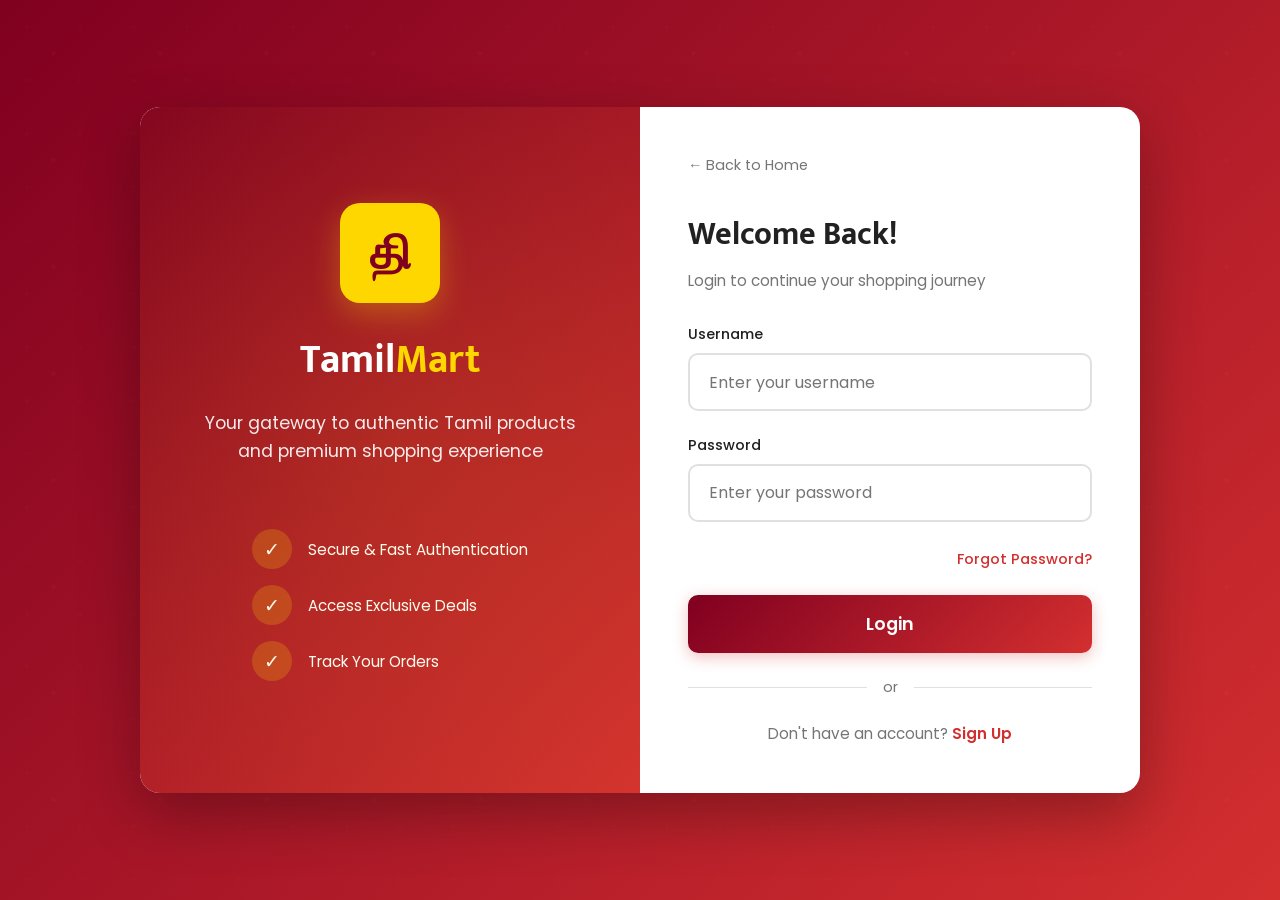
==== src/static/templates/login.html @ 3ea6c4c3 "fluid frontend application updated Signed-off-by: pushpak <pushpakibm@gmail.com>" ====
<!DOCTYPE html>
<html lang="en">
<head>
    <meta charset="UTF-8">
    <meta name="viewport" content="width=device-width, initial-scale=1.0">
    <title>Login - TamilMart</title>
    <link rel="preconnect" href="https://fonts.googleapis.com">
    <link rel="preconnect" href="https://fonts.gstatic.com" crossorigin>
    <link href="https://fonts.googleapis.com/css2?family=Poppins:wght@300;400;500;600;700&family=Mukta:wght@400;600;700&display=swap" rel="stylesheet">
    <style>
        * {
            margin: 0;
            padding: 0;
            box-sizing: border-box;
        }

        :root {
            --primary-color: #D32F2F;
            --secondary-color: #FF6F00;
            --accent-color: #FFC107;
            --dark-bg: #1A1A1A;
            --light-bg: #FFFFFF;
            --text-dark: #212121;
            --text-light: #757575;
            --border-color: #E0E0E0;
            --success-color: #4CAF50;
            --error-color: #F44336;
            --tamil-gold: #FFD700;
            --tamil-maroon: #800020;
        }

        body {
            font-family: 'Poppins', sans-serif;
            background: linear-gradient(135deg, var(--tamil-maroon) 0%, var(--primary-color) 100%);
            min-height: 100vh;
            display: flex;
            align-items: center;
            justify-content: center;
            padding: 2rem;
            position: relative;
            overflow: hidden;
        }

        body::before {
            content: '';
            position: absolute;
            top: 0;
            left: 0;
            right: 0;
            bottom: 0;
            background: url('data:image/svg+xml,<svg xmlns="http://www.w3.org/2000/svg" viewBox="0 0 1200 800"><defs><pattern id="kolam" x="0" y="0" width="100" height="100" patternUnits="userSpaceOnUse"><circle cx="50" cy="50" r="2" fill="rgba(255,215,0,0.1)"/><circle cx="25" cy="25" r="1.5" fill="rgba(255,215,0,0.08)"/><circle cx="75" cy="75" r="1.5" fill="rgba(255,215,0,0.08)"/><circle cx="25" cy="75" r="1.5" fill="rgba(255,215,0,0.08)"/><circle cx="75" cy="25" r="1.5" fill="rgba(255,215,0,0.08)"/></pattern></defs><rect width="1200" height="800" fill="url(%23kolam)"/></svg>');
            opacity: 0.3;
        }

        .auth-container {
            background: var(--light-bg);
            border-radius: 20px;
            box-shadow: 0 20px 60px rgba(0, 0, 0, 0.3);
            overflow: hidden;
            max-width: 1000px;
            width: 100%;
            display: grid;
            grid-template-columns: 1fr 1fr;
            position: relative;
            z-index: 1;
        }

        .auth-left {
            background: linear-gradient(135deg, var(--tamil-maroon) 0%, var(--primary-color) 100%);
            padding: 3rem;
            display: flex;
            flex-direction: column;
            justify-content: center;
            align-items: center;
            text-align: center;
            color: var(--light-bg);
            position: relative;
            overflow: hidden;
        }

        .auth-left::before {
            content: '';
            position: absolute;
            top: -50%;
            right: -50%;
            width: 200%;
            height: 200%;
            background: radial-gradient(circle, rgba(255, 215, 0, 0.1) 0%, transparent 70%);
            animation: rotate 15s linear infinite;
        }

        @keyframes rotate {
            from { transform: rotate(0deg); }
            to { transform: rotate(360deg); }
        }

        .logo-section {
            position: relative;
            z-index: 1;
        }

        .logo-icon-large {
            width: 100px;
            height: 100px;
            background: var(--tamil-gold);
            border-radius: 20px;
            display: flex;
            align-items: center;
            justify-content: center;
            font-size: 3rem;
            font-weight: bold;
            color: var(--tamil-maroon);
            margin: 0 auto 1.5rem;
            box-shadow: 0 10px 30px rgba(255, 215, 0, 0.3);
        }

        .auth-left h1 {
            font-family: 'Mukta', sans-serif;
            font-size: 2.5rem;
            font-weight: 700;
            margin-bottom: 1rem;
        }

        .auth-left .highlight {
            color: var(--tamil-gold);
        }

        .auth-left p {
            font-size: 1.1rem;
            opacity: 0.9;
            line-height: 1.6;
            margin-bottom: 2rem;
        }

        .feature-list {
            text-align: left;
            margin-top: 2rem;
        }

        .feature-item {
            display: flex;
            align-items: center;
            gap: 1rem;
            margin-bottom: 1rem;
            font-size: 0.95rem;
        }

        .feature-icon {
            width: 40px;
            height: 40px;
            background: rgba(255, 215, 0, 0.2);
            border-radius: 50%;
            display: flex;
            align-items: center;
            justify-content: center;
            font-size: 1.2rem;
        }

        .auth-right {
            padding: 3rem;
            display: flex;
            flex-direction: column;
            justify-content: center;
        }

        .back-link {
            display: inline-flex;
            align-items: center;
            gap: 0.5rem;
            color: var(--text-light);
            text-decoration: none;
            font-size: 0.9rem;
            margin-bottom: 2rem;
            transition: color 0.3s ease;
        }

        .back-link:hover {
            color: var(--primary-color);
        }

        .auth-header {
            margin-bottom: 2rem;
        }

        .auth-header h2 {
            font-family: 'Mukta', sans-serif;
            font-size: 2rem;
            font-weight: 700;
            color: var(--text-dark);
            margin-bottom: 0.5rem;
        }

        .auth-header p {
            color: var(--text-light);
            font-size: 0.95rem;
        }

        .form-group {
            margin-bottom: 1.5rem;
        }

        .form-group label {
            display: block;
            margin-bottom: 0.5rem;
            color: var(--text-dark);
            font-weight: 500;
            font-size: 0.9rem;
        }

        .form-group input {
            width: 100%;
            padding: 0.9rem 1.2rem;
            border: 2px solid var(--border-color);
            border-radius: 10px;
            font-size: 1rem;
            font-family: 'Poppins', sans-serif;
            transition: all 0.3s ease;
            background: var(--light-bg);
        }

        .form-group input:focus {
            outline: none;
            border-color: var(--primary-color);
            box-shadow: 0 0 0 3px rgba(211, 47, 47, 0.1);
        }

        .form-group input::placeholder {
            color: var(--text-light);
        }

        .forgot-password {
            text-align: right;
            margin-bottom: 1.5rem;
        }

        .forgot-password a {
            color: var(--primary-color);
            text-decoration: none;
            font-size: 0.9rem;
            font-weight: 500;
            transition: color 0.3s ease;
        }

        .forgot-password a:hover {
            color: var(--tamil-maroon);
        }

        .btn-submit {
            width: 100%;
            padding: 1rem;
            background: linear-gradient(135deg, var(--tamil-maroon) 0%, var(--primary-color) 100%);
            color: var(--light-bg);
            border: none;
            border-radius: 10px;
            font-size: 1.1rem;
            font-weight: 600;
            cursor: pointer;
            transition: all 0.3s ease;
            font-family: 'Poppins', sans-serif;
            box-shadow: 0 4px 15px rgba(211, 47, 47, 0.3);
        }

        .btn-submit:hover {
            transform: translateY(-2px);
            box-shadow: 0 6px 20px rgba(211, 47, 47, 0.4);
        }

        .btn-submit:active {
            transform: translateY(0);
        }

        .divider {
            display: flex;
            align-items: center;
            margin: 1.5rem 0;
            color: var(--text-light);
            font-size: 0.9rem;
        }

        .divider::before,
        .divider::after {
            content: '';
            flex: 1;
            height: 1px;
            background: var(--border-color);
        }

        .divider::before {
            margin-right: 1rem;
        }

        .divider::after {
            margin-left: 1rem;
        }

        .signup-link {
            text-align: center;
            color: var(--text-light);
            font-size: 0.95rem;
        }

        .signup-link a {
            color: var(--primary-color);
            text-decoration: none;
            font-weight: 600;
            transition: color 0.3s ease;
        }

        .signup-link a:hover {
            color: var(--tamil-maroon);
        }

        .message {
            padding: 1rem;
            border-radius: 10px;
            margin-bottom: 1.5rem;
            font-size: 0.9rem;
            display: none;
            animation: slideIn 0.3s ease;
        }

        @keyframes slideIn {
            from {
                opacity: 0;
                transform: translateY(-10px);
            }
            to {
                opacity: 1;
                transform: translateY(0);
            }
        }

        .message.error {
            background: #FFEBEE;
            color: var(--error-color);
            border: 1px solid #FFCDD2;
        }

        .message.success {
            background: #E8F5E9;
            color: var(--success-color);
            border: 1px solid #C8E6C9;
        }

        /* Responsive Design */
        @media (max-width: 768px) {
            .auth-container {
                grid-template-columns: 1fr;
            }

            .auth-left {
                padding: 2rem;
            }

            .auth-left h1 {
                font-size: 2rem;
            }

            .feature-list {
                display: none;
            }

            .auth-right {
                padding: 2rem;
            }
        }

        @media (max-width: 480px) {
            body {
                padding: 1rem;
            }

            .auth-right {
                padding: 1.5rem;
            }

            .auth-header h2 {
                font-size: 1.5rem;
            }
        }
    </style>
</head>
<body>
    <div class="auth-container">
        <div class="auth-left">
            <div class="logo-section">
                <div class="logo-icon-large">தி</div>
                <h1>Tamil<span class="highlight">Mart</span></h1>
                <p>Your gateway to authentic Tamil products and premium shopping experience</p>
            </div>
            <div class="feature-list">
                <div class="feature-item">
                    <div class="feature-icon">✓</div>
                    <span>Secure & Fast Authentication</span>
                </div>
                <div class="feature-item">
                    <div class="feature-icon">✓</div>
                    <span>Access Exclusive Deals</span>
                </div>
                <div class="feature-item">
                    <div class="feature-icon">✓</div>
                    <span>Track Your Orders</span>
                </div>
            </div>
        </div>

        <div class="auth-right">
            <a href="/" class="back-link">← Back to Home</a>
            
            <div class="auth-header">
                <h2>Welcome Back!</h2>
                <p>Login to continue your shopping journey</p>
            </div>

            <div id="login-message" class="message"></div>

            <form id="login-form" onsubmit="event.preventDefault(); login_btn();">
                <div class="form-group">
                    <label for="login-username">Username</label>
                    <input 
                        type="text" 
                        id="login-username" 
                        placeholder="Enter your username"
                        required
                    />
                </div>

                <div class="form-group">
                    <label for="login-password">Password</label>
                    <input 
                        type="password" 
                        id="login-password" 
                        placeholder="Enter your password"
                        required
                    />
                </div>

                <div class="forgot-password">
                    <a href="#">Forgot Password?</a>
                </div>

                <button type="submit" class="btn-submit">Login</button>
            </form>

            <div class="divider">or</div>

            <div class="signup-link">
                Don't have an account? <a href="/signup">Sign Up</a>
            </div>
        </div>
    </div>

    <script src="/static/js/auth.js"></script>
</body>
</html>
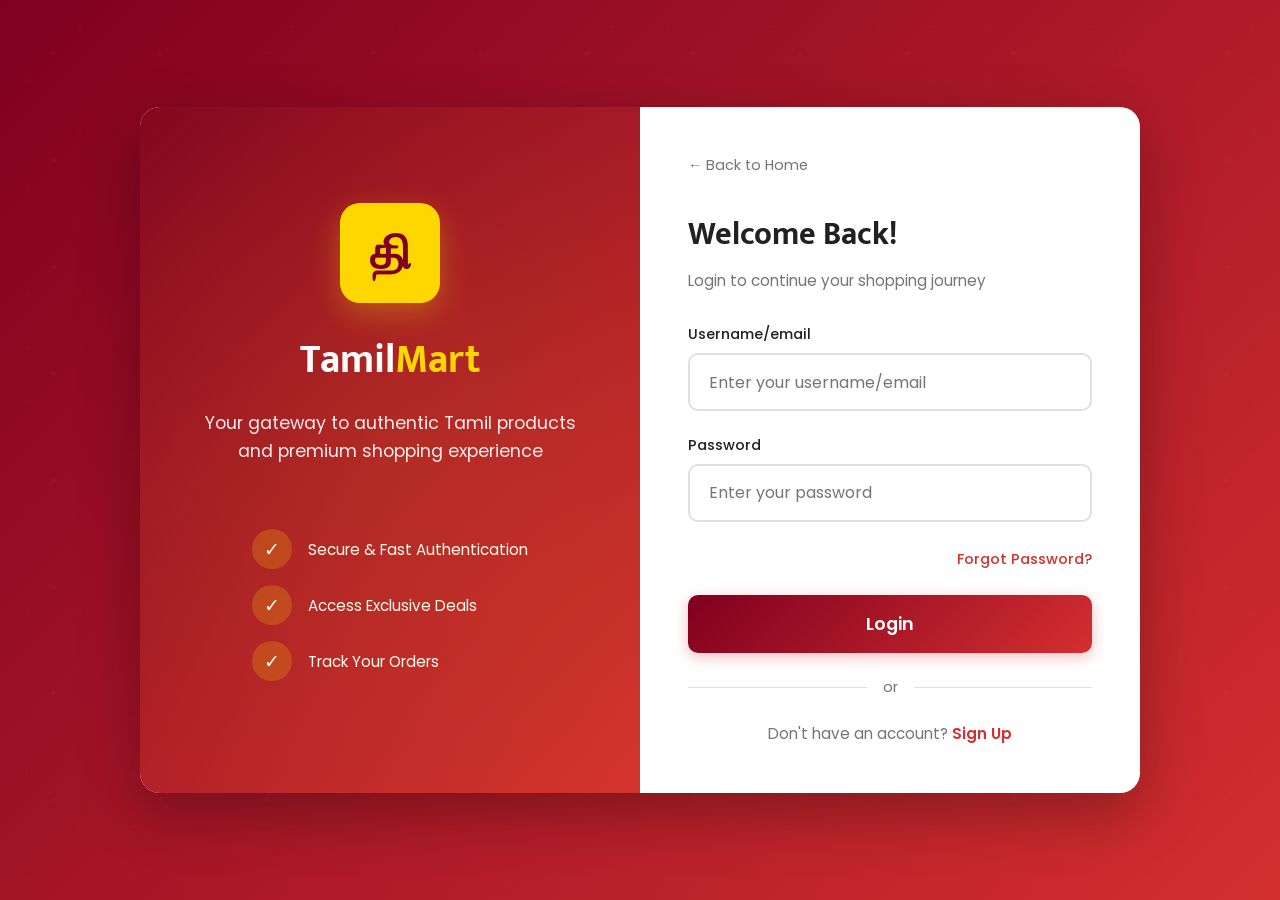
==== commit 512d3bc0: "updated backend input validation Signed-off-by: pushpak <pushpakibm@gmail.com>" ====
--- a/src/static/templates/login.html
+++ b/src/static/templates/login.html
@@ -416,11 +416,11 @@
 
             <form id="login-form" onsubmit="event.preventDefault(); login_btn();">
                 <div class="form-group">
-                    <label for="login-username">Username</label>
+                    <label for="login-username">Username/email</label>
                     <input 
                         type="text" 
                         id="login-username" 
-                        placeholder="Enter your username"
+                        placeholder="Enter your username/email"
                         required
                     />
                 </div>
